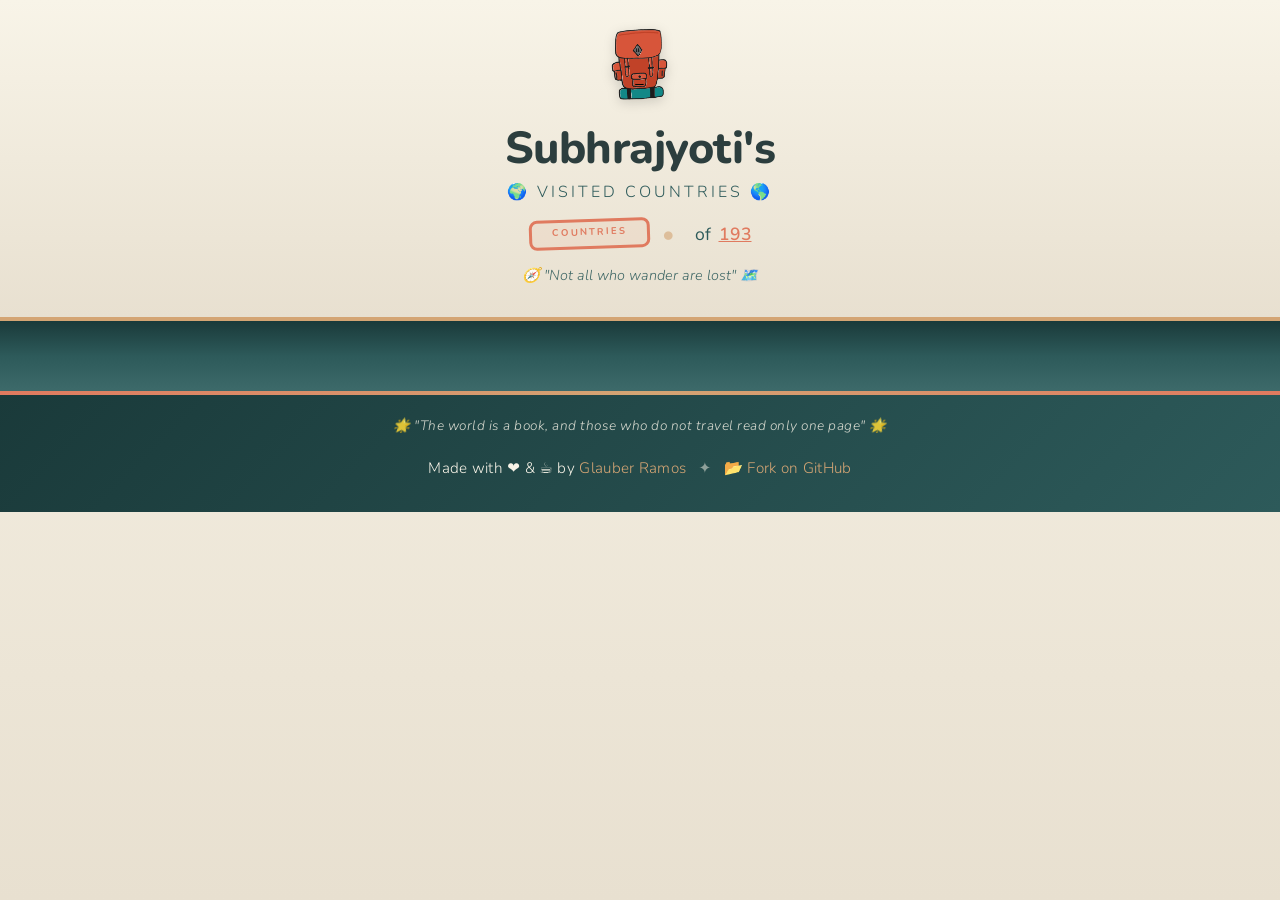
==== index.html @ a190df52 "Update references" ====
<!doctype html>
<html lang="en">
    <head>
        <meta charset="UTF-8" />
        <title>Countries I have visited</title>
        <link rel="preconnect" href="https://fonts.googleapis.com" />
        <link rel="preconnect" href="https://fonts.gstatic.com" crossorigin />
        <link
            href="https://fonts.googleapis.com/css2?family=Nunito:wght@300;400;600;700;800&display=swap"
            rel="stylesheet"
        />
        <link href="style.css" rel="stylesheet" type="text/css" />
        <link href="favicon.ico" rel="icon" type="image/png" />
        <script src="d3.v4.min.js"></script>
        <script src="countries.js"></script>
        <script src="script.js"></script>
        <meta property="og:title" content="Countries I have visited" />
        <meta
            property="og:description"
            content="Interactive map of countries visited by Subhrajyoti Sen"
        />
        <meta
            property="og:image"
            content="https://subhrajyoti.me/countries/backpack.png"
        />
        <meta
            property="og:url"
            content="https://subhrajyoti.me/countries/"
        />
        <meta property="og:type" content="website" />
        <meta name="twitter:card" content="summary_large_image" />
        <link
            rel="canonical"
            href="https://subhrajyoti.me/countries/"
        />
        <meta name="viewport" content="width=device-width, initial-scale=1" />
        <meta
            name="description"
            content="Interactive map of countries visited by Subhrajyoti Sen, showcasing travel experiences around the world."
        />
        <script type="application/ld+json">
            {
                "@context": "https://schema.org",
                "@type": "WebPage",
                "name": "Countries I have visited",
                "description": "Interactive map of countries visited by Glauber Ramos",
                "author": {
                    "@type": "Person",
                    "name": "Glauber Ramos",
                    "url": "http://www.glauberramos.com"
                }
            }
        </script>
    </head>
    <body>
        <header id="header">
            <img src="backpack.png" alt="Backpack icon" title="Backpack icon" />
            <h1>Subhrajyoti's</h1>
            <h2 class="subheader">🌍 visited countries 🌎</h2>
            <div id="header-info">
                <div id="statistic">
                    <div class="number-section">
                        <span class="passport-stamp">
                            <span
                                id="number-countries"
                                class="information"
                            ></span>
                            <span class="stamp-label">countries</span>
                        </span>
                        <span class="divider">•</span>
                        <span class="numbers">
                            <span id="globe-percent"></span>
                            <span>of</span>
                            <a
                                target="_blank"
                                href="http://en.wikipedia.org/wiki/Member_states_of_the_United_Nations"
                                >193</a
                            >
                        </span>
                    </div>
                    <p class="tagline">🧭 "Not all who wander are lost" 🗺️</p>
                </div>
            </div>
        </header>
        <div id="countries-modal" class="modal">
            <div class="modal-content">
                <span class="modal-close">&times;</span>
                <h3>🌍 Visited Countries</h3>
                <ul id="countries-list"></ul>
            </div>
        </div>
        <main id="map">
            <div id="svg" class="full-map"></div>
            <div id="country-tooltip"></div>
        </main>
        <footer id="footer">
            <div class="footer-content">
                <p class="footer-quote">
                    🌟 "The world is a book, and those who do not travel read
                    only one page" 🌟
                </p>
                <h4>
                    Made with ❤️ & ☕ by
                    <a href="http://www.glauberramos.com" target="_blank"
                        >Glauber Ramos</a
                    >
                    <span class="footer-divider">✦</span>
                    <a
                        href="https://github.com/glauberramos/visited-countries/"
                        target="_blank"
                        >📂 Fork on GitHub</a
                    >
                </h4>
            </div>
        </footer>
    </body>
</html>
---- style.css ----
@import url('https://fonts.googleapis.com/css2?family=Nunito:wght@300;400;600;700;800&display=swap');

:root {
  --primary-dark: #1a3a3a;
  --primary-medium: #2d5a5a;
  --accent-warm: #e07a5f;
  --accent-gold: #d4a574;
  --cream: #f8f4e8;
  --cream-dark: #e8e0d0;
  --text-dark: #2c3e3e;
  --text-light: #f8f4e8;
}

html,
body {
  font-family: "Nunito", system-ui, -apple-system, BlinkMacSystemFont, sans-serif;
  background: linear-gradient(180deg, var(--cream) 0%, var(--cream-dark) 100%);
  margin: 0;
  padding: 0;
  min-height: 100vh;
}

img {
  width: 60px;
  position: relative;
  filter: drop-shadow(0 3px 6px rgba(0,0,0,0.15));
  transition: transform 0.3s ease;
  animation: float 3s ease-in-out infinite;
}

@keyframes float {
  0%, 100% { transform: translateY(0px); }
  50% { transform: translateY(-5px); }
}

img:hover {
  animation-play-state: paused;
  transform: scale(1.1) rotate(-5deg);
}

#header {
  padding: 25px 20px 20px;
  text-align: center;
  background: linear-gradient(180deg, var(--cream) 0%, var(--cream-dark) 100%);
  position: relative;
  overflow: hidden;
}

#footer {
  color: var(--text-light);
  background: linear-gradient(135deg, var(--primary-dark) 0%, var(--primary-medium) 100%);
  position: relative;
}

#footer::before {
  content: "";
  position: absolute;
  top: 0;
  left: 0;
  right: 0;
  height: 4px;
  background: linear-gradient(90deg, var(--accent-warm), var(--accent-gold), var(--accent-warm));
}

#footer h4 {
  max-width: 900px;
  padding: 35px 20px;
  margin: 0 auto;
  font-size: 0.95em;
  font-weight: 300;
  text-align: center;
  letter-spacing: 0.3px;
  line-height: 1.8;
}

#footer a {
  color: var(--accent-gold);
  text-decoration: none;
  border-bottom: 1px solid transparent;
  transition: border-color 0.3s ease;
}

#footer a:hover {
  border-bottom-color: var(--accent-gold);
}

#country {
  font-size: 2.5em;
  color: var(--accent-warm);
}

#header .information {
  font-size: 3em;
  font-family: "Nunito", sans-serif;
  font-weight: 800;
  color: var(--accent-warm);
  line-height: 1;
  display: block;
  margin-bottom: 0;
}

h1 {
  margin: 10px 0 0;
  font-family: "Nunito", sans-serif;
  font-size: 2.8em;
  font-weight: 800;
  color: var(--text-dark);
  letter-spacing: -0.5px;
  position: relative;
}

.number-section {
  margin: 15px 0 0;
  font-size: 1em;
  color: var(--primary-medium);
  display: flex;
  align-items: center;
  justify-content: center;
  gap: 12px;
}

.subheader {
  position: relative;
  top: 0;
  padding: 0;
  margin: 2px 0 0;
  font-family: "Nunito", sans-serif;
  font-size: 1em;
  font-weight: 300;
  letter-spacing: 3px;
  text-transform: uppercase;
  color: var(--primary-medium);
}

#header-info {
  max-width: 1000px;
  margin: 0 auto;
  padding: 0 20px;
}

#pie-chart {
  display: inline-block;
  vertical-align: top;
}

#pie-chart svg {
  position: relative;
  top: -30px;
}

#statistic {
  display: inline-block;
  vertical-align: top;
}

#map {
  padding: 30px 0 40px;
  text-align: center;
  background: linear-gradient(180deg, var(--primary-dark) 0%, var(--primary-medium) 50%, #3d6a6a 100%);
  position: relative;
  border-top: 4px solid var(--accent-gold);
}

#map .full-map svg {
  width: 100%;
  height: 660px;
  margin-top: 10px;
}

#map .full-map {
  position: relative;
}

.numbers {
  display: inline-flex;
  align-items: baseline;
  gap: 8px;
  font-size: 1.1em;
  font-weight: 400;
  color: var(--primary-medium);
}

.numbers span {
  display: inline;
}

.numbers a {
  color: var(--accent-warm);
  text-decoration: underline;
  font-weight: 600;
}

a:visited,
a {
  color: var(--accent-warm);
}

#map path:hover,
#map .hover path,
#map path.hover {
  fill: #f5e6c8 !important;
  filter: brightness(1.1);
  transition: fill 0.2s ease, filter 0.2s ease;
}

#country-tooltip {
  font-family: "Nunito", sans-serif;
  font-size: 1em;
  font-weight: 700;
  color: var(--text-dark);
  background: var(--cream);
  padding: 8px 14px;
  border-radius: 6px;
  box-shadow: 0 4px 12px rgba(0, 0, 0, 0.25);
  position: fixed;
  pointer-events: none;
  z-index: 1000;
  opacity: 0;
  transition: opacity 0.15s ease;
  white-space: nowrap;
  border: 2px solid var(--accent-warm);
}

#country-tooltip.visible {
  opacity: 1;
}

#country-tooltip::before {
  content: "📍 ";
}

/* Wanderlust elements */
.tagline-top {
  margin: 0 0 10px;
  font-size: 0.75em;
  font-weight: 600;
  letter-spacing: 3px;
  text-transform: uppercase;
  color: var(--accent-warm);
  opacity: 0.8;
}

.passport-stamp {
  display: flex;
  flex-direction: column;
  align-items: center;
  padding: 8px 20px;
  border: 3px solid var(--accent-warm);
  border-radius: 8px;
  background: rgba(224, 122, 95, 0.08);
  transform: rotate(-2deg);
  transition: transform 0.3s ease;
  cursor: pointer;
}

.passport-stamp:hover {
  transform: rotate(0deg) scale(1.05);
  background: rgba(224, 122, 95, 0.15);
}

.stamp-label {
  font-size: 0.6em;
  font-weight: 700;
  text-transform: uppercase;
  letter-spacing: 2px;
  color: var(--accent-warm);
  margin-top: -5px;
}

.divider {
  color: var(--accent-gold);
  font-size: 1.5em;
  opacity: 0.6;
}

.tagline {
  margin: 15px 0 12px;
  font-size: 0.9em;
  font-style: italic;
  font-weight: 300;
  color: var(--primary-medium);
  opacity: 0.9;
}

.continents {
  display: flex;
  justify-content: center;
  gap: 12px;
  flex-wrap: wrap;
  margin-top: 5px;
}

.continent {
  font-size: 0.75em;
  font-weight: 600;
  padding: 4px 10px;
  background: rgba(45, 90, 90, 0.1);
  border-radius: 20px;
  color: var(--primary-medium);
  cursor: default;
  transition: all 0.3s ease;
}

.continent:hover {
  background: var(--accent-warm);
  color: white;
  transform: translateY(-2px);
}

/* Footer enhancements */
.footer-content {
  max-width: 900px;
  margin: 0 auto;
  padding: 25px 20px 20px;
}

.footer-quote {
  margin: 0 0 10px;
  font-size: 0.85em;
  font-style: italic;
  font-weight: 300;
  opacity: 0.85;
  letter-spacing: 0.5px;
  text-align: center;
}

#footer h4 {
  padding: 10px 20px;
}

.footer-divider {
  margin: 0 8px;
  opacity: 0.5;
}

.footer-icons {
  margin: 15px 0 0;
  font-size: 1.4em;
  letter-spacing: 8px;
  opacity: 0.7;
  transition: opacity 0.3s ease;
}

.footer-icons:hover {
  opacity: 1;
}

/* Modal */
.modal {
  display: none;
  position: fixed;
  top: 0;
  left: 0;
  width: 100%;
  height: 100%;
  background: rgba(26, 58, 58, 0.9);
  z-index: 1000;
  justify-content: center;
  align-items: center;
  backdrop-filter: blur(5px);
}

.modal.show {
  display: flex;
}

.modal-content {
  background: var(--cream);
  border-radius: 16px;
  padding: 30px;
  max-width: 600px;
  max-height: 70vh;
  width: 90%;
  position: relative;
  box-shadow: 0 20px 60px rgba(0,0,0,0.3);
  overflow: hidden;
  display: flex;
  flex-direction: column;
}

.modal-content h3 {
  margin: 0 0 20px;
  font-size: 1.5em;
  font-weight: 700;
  color: var(--text-dark);
  text-align: center;
}

.modal-close {
  position: absolute;
  top: 15px;
  right: 20px;
  font-size: 1.8em;
  color: var(--primary-medium);
  cursor: pointer;
  transition: color 0.3s ease, transform 0.3s ease;
  line-height: 1;
}

.modal-close:hover {
  color: var(--accent-warm);
  transform: rotate(90deg);
}

#countries-list {
  list-style: none;
  padding: 0;
  margin: 0;
  overflow-y: auto;
  display: grid;
  grid-template-columns: repeat(3, 1fr);
  gap: 0;
}

#countries-list li {
  padding: 10px 12px;
  font-size: 0.8em;
  color: var(--text-dark);
  transition: all 0.2s ease;
  display: flex;
  align-items: center;
  gap: 8px;
  border-bottom: 1px solid rgba(45, 90, 90, 0.1);
}

#countries-list li::before {
  content: "";
  width: 6px;
  height: 6px;
  background: var(--accent-warm);
  border-radius: 50%;
  flex-shrink: 0;
}

#countries-list li:hover {
  color: var(--accent-warm);
}

#countries-list li:hover::before {
  transform: scale(1.3);
}

#header .information {
  cursor: pointer;
  transition: transform 0.2s ease, color 0.2s ease;
}

#header .information:hover {
  transform: scale(1.05);
}

/* Responsive design */
@media (max-width: 768px) {
  h1 {
    font-size: 2.5em;
  }

  .subheader {
    font-size: 1.1em;
    letter-spacing: 2px;
  }

  #header .information {
    font-size: 3.5em;
  }

  #footer h4 {
    padding: 25px 15px;
    font-size: 0.85em;
  }

  #map .full-map svg {
    height: 400px;
  }
}
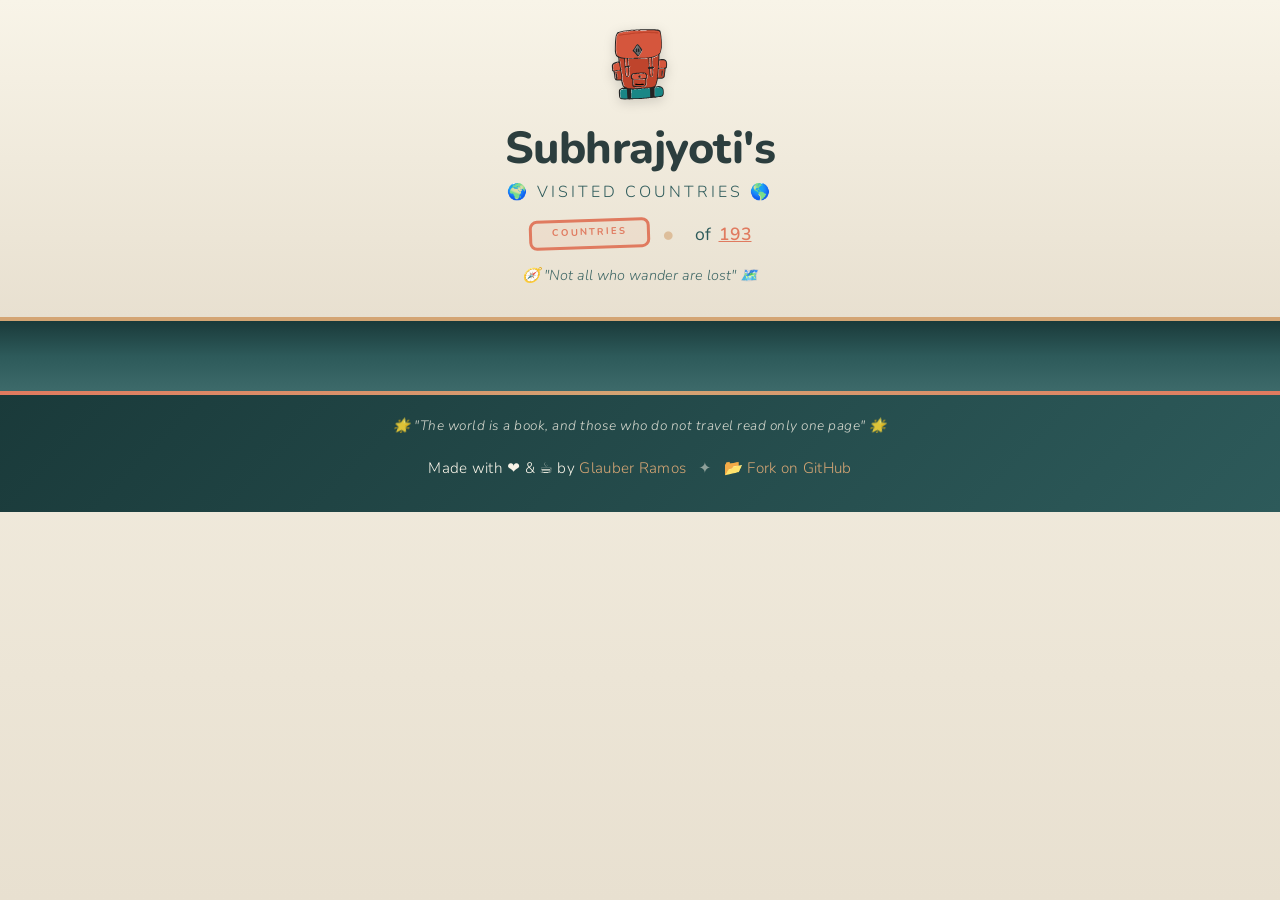
==== commit ab4b9cf8: "Use SVG instead of PNG" ====
--- a/index.html
+++ b/index.html
@@ -11,7 +11,7 @@
         />
         <link href="style.css" rel="stylesheet" type="text/css" />
         <link href="favicon.ico" rel="icon" type="image/png" />
-        <script src="d3.v4.min.js"></script>
+        <script src="d3.v7.min.js"></script>
         <script src="countries.js"></script>
         <script src="script.js"></script>
         <meta property="og:title" content="Countries I have visited" />
@@ -21,7 +21,7 @@
         />
         <meta
             property="og:image"
-            content="https://subhrajyoti.me/countries/backpack.png"
+            content="https://subhrajyoti.me/countries/backpack.svg"
         />
         <meta
             property="og:url"
@@ -54,7 +54,7 @@
     </head>
     <body>
         <header id="header">
-            <img src="backpack.png" alt="Backpack icon" title="Backpack icon" />
+            <img src="backpack.svg" alt="Backpack icon" title="Backpack icon" />
             <h1>Subhrajyoti's</h1>
             <h2 class="subheader">🌍 visited countries 🌎</h2>
             <div id="header-info">
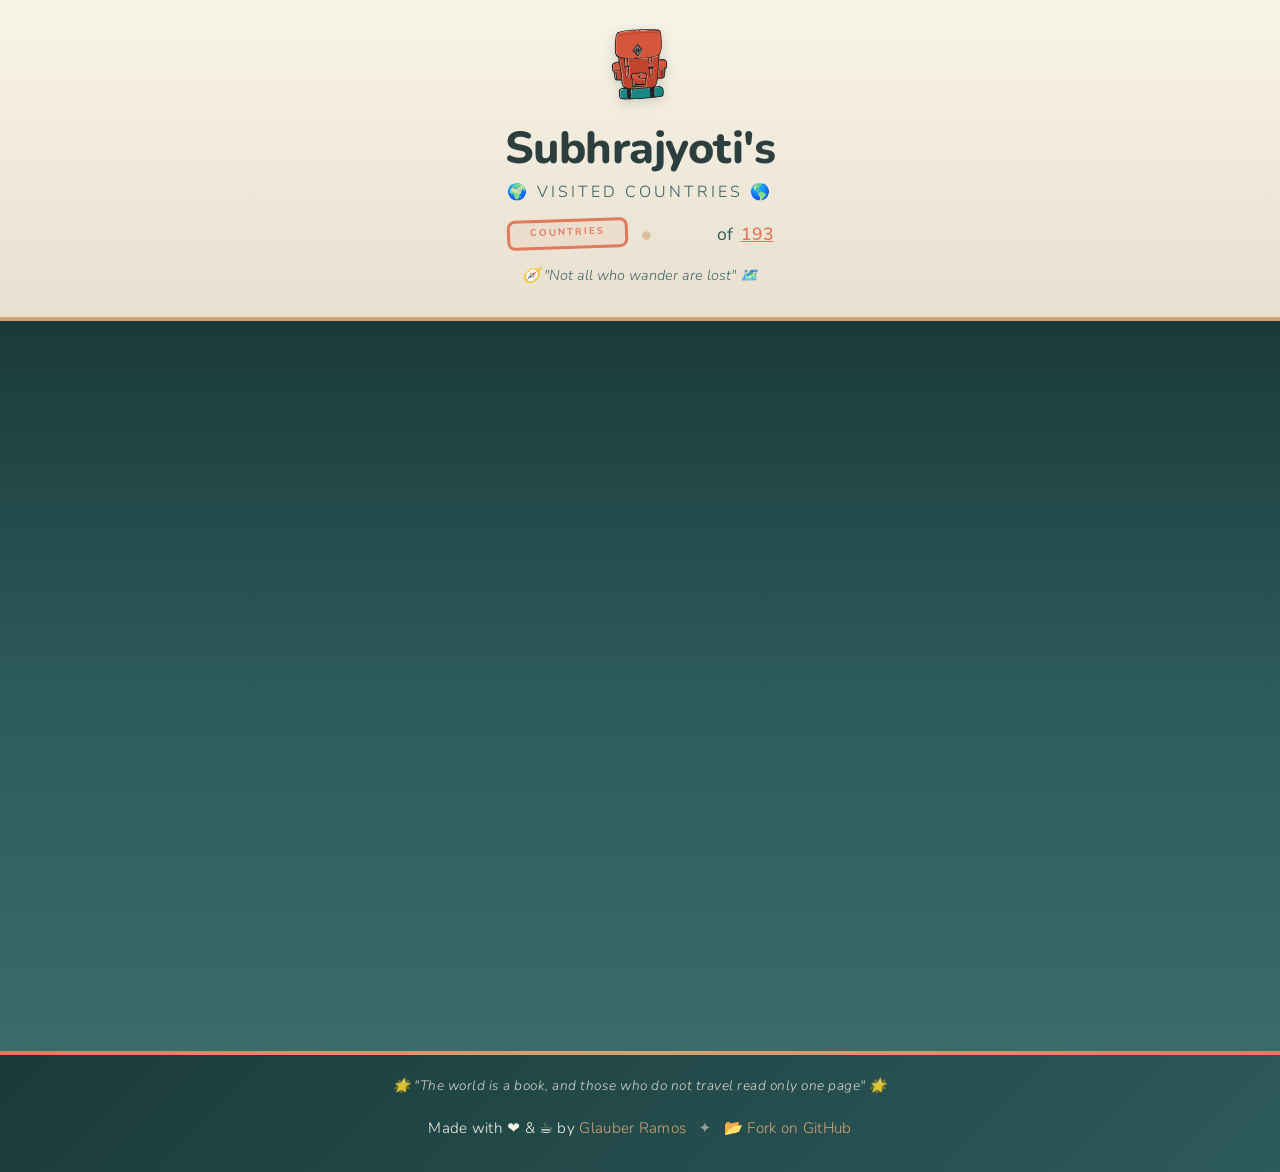
==== commit c939c98a: "try to work on the layout shift" ====
--- a/index.html
+++ b/index.html
@@ -54,7 +54,13 @@
     </head>
     <body>
         <header id="header">
-            <img src="backpack.svg" alt="Backpack icon" title="Backpack icon" />
+            <img
+                src="backpack.svg"
+                alt="Backpack icon"
+                title="Backpack icon"
+                width="60"
+                height="77"
+            />
             <h1>Subhrajyoti's</h1>
             <h2 class="subheader">🌍 visited countries 🌎</h2>
             <div id="header-info">
--- a/style.css
+++ b/style.css
@@ -1,5 +1,3 @@
-@import url('https://fonts.googleapis.com/css2?family=Nunito:wght@300;400;600;700;800&display=swap');
-
 :root {
   --primary-dark: #1a3a3a;
   --primary-medium: #2d5a5a;
@@ -22,6 +20,7 @@
 
 img {
   width: 60px;
+  height: 77px;
   position: relative;
   filter: drop-shadow(0 3px 6px rgba(0,0,0,0.15));
   transition: transform 0.3s ease;
@@ -169,6 +168,7 @@
 
 #map .full-map {
   position: relative;
+  min-height: 660px;
 }
 
 .numbers {
@@ -182,6 +182,15 @@
 
 .numbers span {
   display: inline;
+}
+
+#number-countries {
+  min-width: 2ch;
+}
+
+#globe-percent {
+  display: inline-block;
+  min-width: 4ch;
 }
 
 .numbers a {
@@ -472,4 +481,8 @@
   #map .full-map svg {
     height: 400px;
   }
-}
+
+  #map .full-map {
+    min-height: 400px;
+  }
+}
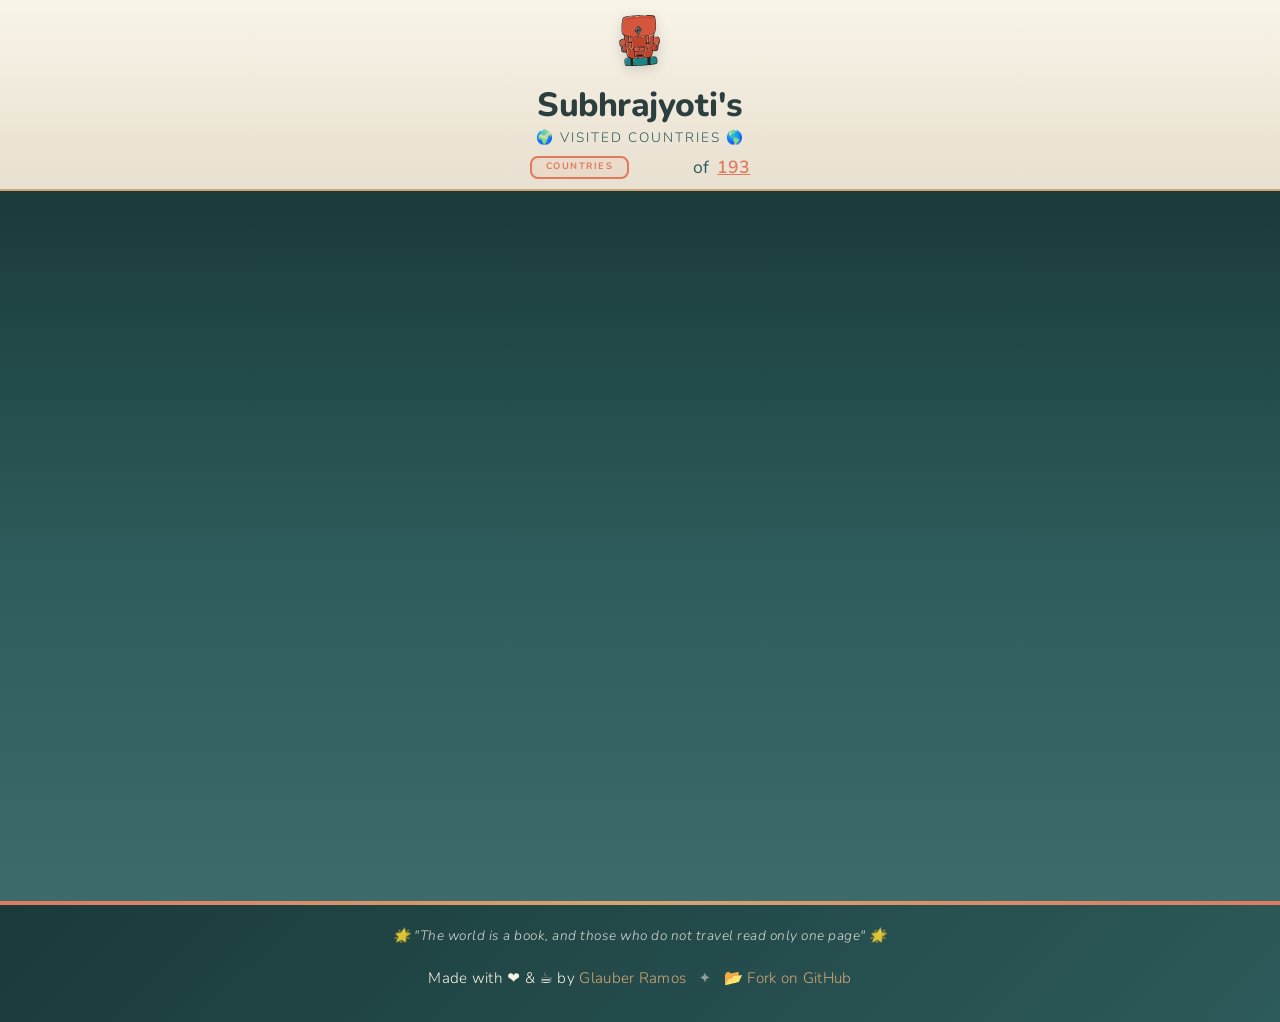
==== commit 52cd83cc: "Simplify header so map is primary focus" ====
--- a/index.html
+++ b/index.html
@@ -58,8 +58,8 @@
                 src="backpack.svg"
                 alt="Backpack icon"
                 title="Backpack icon"
-                width="60"
-                height="77"
+                width="44"
+                height="56"
             />
             <h1>Subhrajyoti's</h1>
             <h2 class="subheader">🌍 visited countries 🌎</h2>
@@ -105,7 +105,7 @@
                     🌟 "The world is a book, and those who do not travel read
                     only one page" 🌟
                 </p>
-                <h4>
+                <h3>
                     Made with ❤️ & ☕ by
                     <a href="http://www.glauberramos.com" target="_blank"
                         >Glauber Ramos</a
@@ -116,7 +116,7 @@
                         target="_blank"
                         >📂 Fork on GitHub</a
                     >
-                </h4>
+                </h3>
             </div>
         </footer>
     </body>
--- a/style.css
+++ b/style.css
@@ -19,26 +19,19 @@
 }
 
 img {
-  width: 60px;
-  height: 77px;
+  width: 44px;
+  height: 56px;
   position: relative;
   filter: drop-shadow(0 3px 6px rgba(0,0,0,0.15));
   transition: transform 0.3s ease;
-  animation: float 3s ease-in-out infinite;
-}
-
-@keyframes float {
-  0%, 100% { transform: translateY(0px); }
-  50% { transform: translateY(-5px); }
 }
 
 img:hover {
-  animation-play-state: paused;
-  transform: scale(1.1) rotate(-5deg);
+  transform: scale(1.06);
 }
 
 #header {
-  padding: 25px 20px 20px;
+  padding: 12px 16px 10px;
   text-align: center;
   background: linear-gradient(180deg, var(--cream) 0%, var(--cream-dark) 100%);
   position: relative;
@@ -61,7 +54,7 @@
   background: linear-gradient(90deg, var(--accent-warm), var(--accent-gold), var(--accent-warm));
 }
 
-#footer h4 {
+#footer h3 {
   max-width: 900px;
   padding: 35px 20px;
   margin: 0 auto;
@@ -99,9 +92,9 @@
 }
 
 h1 {
-  margin: 10px 0 0;
+  margin: 8px 0 0;
   font-family: "Nunito", sans-serif;
-  font-size: 2.8em;
+  font-size: 2.1em;
   font-weight: 800;
   color: var(--text-dark);
   letter-spacing: -0.5px;
@@ -109,7 +102,7 @@
 }
 
 .number-section {
-  margin: 15px 0 0;
+  margin: 8px 0 0;
   font-size: 1em;
   color: var(--primary-medium);
   display: flex;
@@ -122,11 +115,11 @@
   position: relative;
   top: 0;
   padding: 0;
-  margin: 2px 0 0;
+  margin: 0;
   font-family: "Nunito", sans-serif;
-  font-size: 1em;
+  font-size: 0.85em;
   font-weight: 300;
-  letter-spacing: 3px;
+  letter-spacing: 2px;
   text-transform: uppercase;
   color: var(--primary-medium);
 }
@@ -134,7 +127,7 @@
 #header-info {
   max-width: 1000px;
   margin: 0 auto;
-  padding: 0 20px;
+  padding: 0 8px;
 }
 
 #pie-chart {
@@ -153,17 +146,17 @@
 }
 
 #map {
-  padding: 30px 0 40px;
+  padding: 10px 0 40px;
   text-align: center;
   background: linear-gradient(180deg, var(--primary-dark) 0%, var(--primary-medium) 50%, #3d6a6a 100%);
   position: relative;
-  border-top: 4px solid var(--accent-gold);
+  border-top: 2px solid var(--accent-gold);
 }
 
 #map .full-map svg {
   width: 100%;
   height: 660px;
-  margin-top: 10px;
+  margin-top: 0;
 }
 
 #map .full-map {
@@ -253,42 +246,38 @@
   display: flex;
   flex-direction: column;
   align-items: center;
-  padding: 8px 20px;
-  border: 3px solid var(--accent-warm);
+  padding: 5px 14px;
+  border: 2px solid var(--accent-warm);
   border-radius: 8px;
   background: rgba(224, 122, 95, 0.08);
-  transform: rotate(-2deg);
+  transform: none;
   transition: transform 0.3s ease;
   cursor: pointer;
 }
 
 .passport-stamp:hover {
-  transform: rotate(0deg) scale(1.05);
+  transform: scale(1.03);
   background: rgba(224, 122, 95, 0.15);
 }
 
 .stamp-label {
-  font-size: 0.6em;
+  font-size: 0.58em;
   font-weight: 700;
   text-transform: uppercase;
-  letter-spacing: 2px;
-  color: var(--accent-warm);
-  margin-top: -5px;
+  letter-spacing: 1.5px;
+  color: var(--accent-warm);
+  margin-top: -3px;
 }
 
 .divider {
+  display: none;
   color: var(--accent-gold);
   font-size: 1.5em;
   opacity: 0.6;
 }
 
 .tagline {
-  margin: 15px 0 12px;
-  font-size: 0.9em;
-  font-style: italic;
-  font-weight: 300;
-  color: var(--primary-medium);
-  opacity: 0.9;
+  display: none;
 }
 
 .continents {
@@ -333,7 +322,7 @@
   text-align: center;
 }
 
-#footer h4 {
+#footer h3 {
   padding: 10px 20px;
 }
 
@@ -461,19 +450,19 @@
 /* Responsive design */
 @media (max-width: 768px) {
   h1 {
-    font-size: 2.5em;
+    font-size: 1.8em;
   }
 
   .subheader {
-    font-size: 1.1em;
-    letter-spacing: 2px;
+    font-size: 0.78em;
+    letter-spacing: 1.5px;
   }
 
   #header .information {
-    font-size: 3.5em;
-  }
-
-  #footer h4 {
+    font-size: 2.6em;
+  }
+
+  #footer h3 {
     padding: 25px 15px;
     font-size: 0.85em;
   }
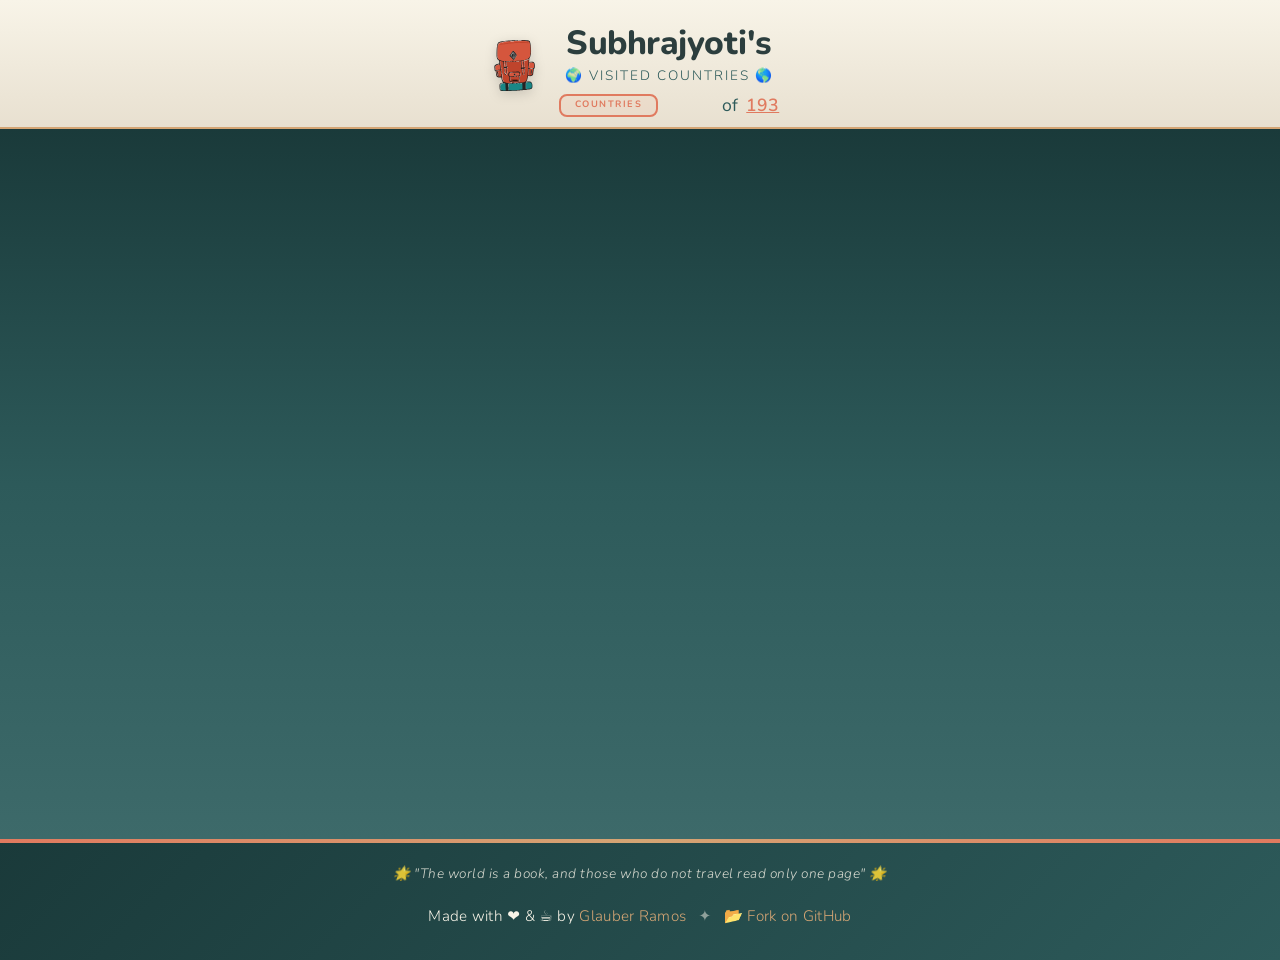
==== commit 32f6f678: "Align header with left backpack and centered text" ====
--- a/index.html
+++ b/index.html
@@ -61,30 +61,32 @@
                 width="44"
                 height="56"
             />
-            <h1>Subhrajyoti's</h1>
-            <h2 class="subheader">🌍 visited countries 🌎</h2>
-            <div id="header-info">
-                <div id="statistic">
-                    <div class="number-section">
-                        <span class="passport-stamp">
-                            <span
-                                id="number-countries"
-                                class="information"
-                            ></span>
-                            <span class="stamp-label">countries</span>
-                        </span>
-                        <span class="divider">•</span>
-                        <span class="numbers">
-                            <span id="globe-percent"></span>
-                            <span>of</span>
-                            <a
-                                target="_blank"
-                                href="http://en.wikipedia.org/wiki/Member_states_of_the_United_Nations"
-                                >193</a
-                            >
-                        </span>
+            <div class="header-copy">
+                <h1>Subhrajyoti's</h1>
+                <h2 class="subheader">🌍 visited countries 🌎</h2>
+                <div id="header-info">
+                    <div id="statistic">
+                        <div class="number-section">
+                            <span class="passport-stamp">
+                                <span
+                                    id="number-countries"
+                                    class="information"
+                                ></span>
+                                <span class="stamp-label">countries</span>
+                            </span>
+                            <span class="divider">•</span>
+                            <span class="numbers">
+                                <span id="globe-percent"></span>
+                                <span>of</span>
+                                <a
+                                    target="_blank"
+                                    href="http://en.wikipedia.org/wiki/Member_states_of_the_United_Nations"
+                                    >193</a
+                                >
+                            </span>
+                        </div>
+                        <p class="tagline">🧭 "Not all who wander are lost" 🗺️</p>
                     </div>
-                    <p class="tagline">🧭 "Not all who wander are lost" 🗺️</p>
                 </div>
             </div>
         </header>
--- a/style.css
+++ b/style.css
@@ -31,11 +31,19 @@
 }
 
 #header {
+  display: flex;
+  align-items: center;
+  justify-content: center;
+  gap: 14px;
   padding: 12px 16px 10px;
+  text-align: left;
+  background: linear-gradient(180deg, var(--cream) 0%, var(--cream-dark) 100%);
+  position: relative;
+  overflow: hidden;
+}
+
+#header .header-copy {
   text-align: center;
-  background: linear-gradient(180deg, var(--cream) 0%, var(--cream-dark) 100%);
-  position: relative;
-  overflow: hidden;
 }
 
 #footer {
@@ -449,6 +457,11 @@
 
 /* Responsive design */
 @media (max-width: 768px) {
+  #header {
+    gap: 10px;
+    align-items: flex-start;
+  }
+
   h1 {
     font-size: 1.8em;
   }
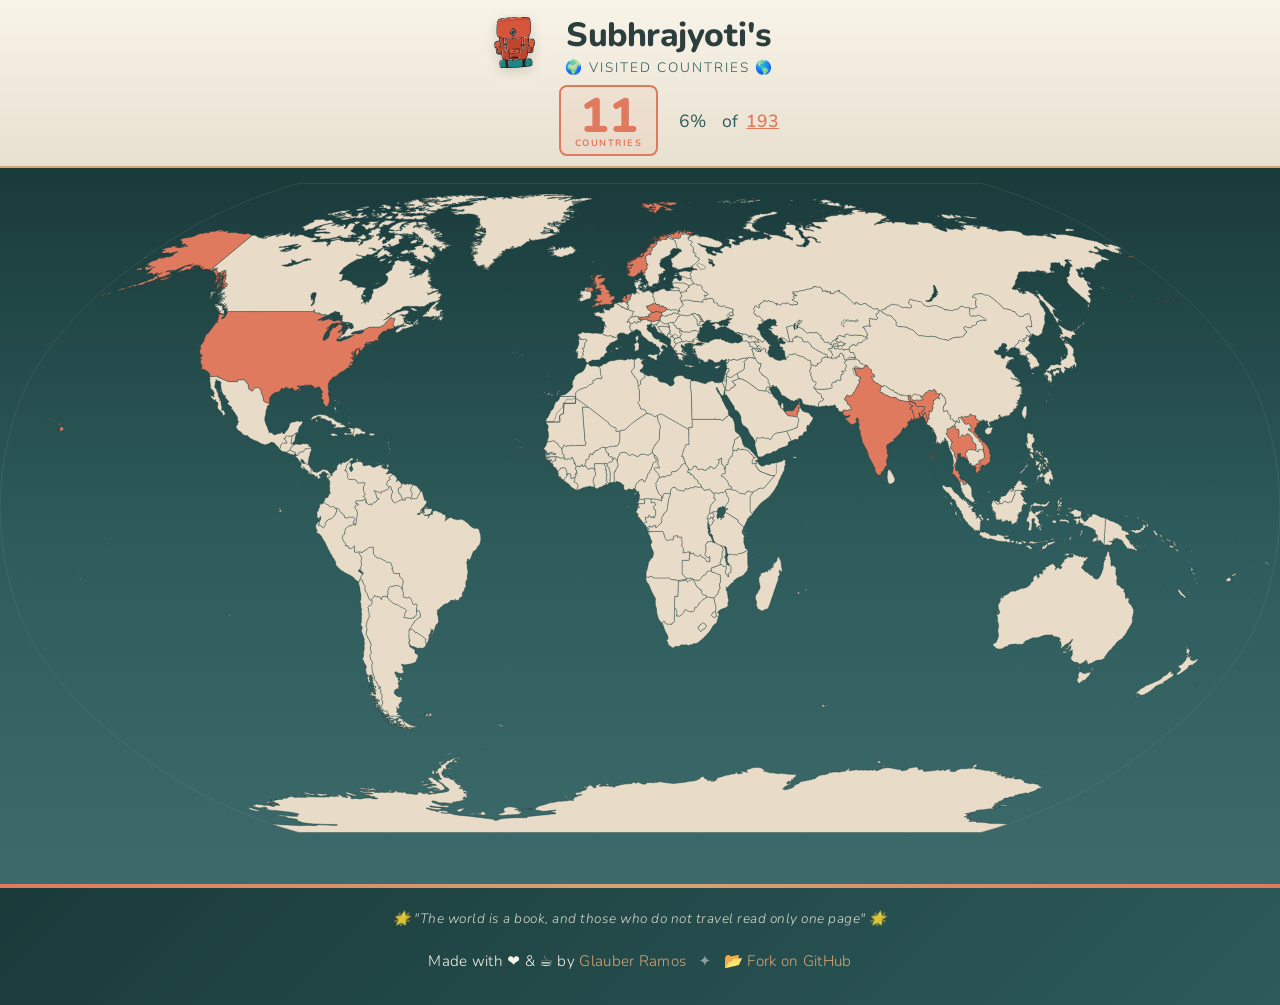
==== commit 8853dfa2: "Pin backpack alignment to title block" ====
--- a/index.html
+++ b/index.html
@@ -55,6 +55,7 @@
     <body>
         <header id="header">
             <img
+                class="header-backpack"
                 src="backpack.svg"
                 alt="Backpack icon"
                 title="Backpack icon"
--- a/style.css
+++ b/style.css
@@ -32,7 +32,7 @@
 
 #header {
   display: flex;
-  align-items: center;
+  align-items: flex-start;
   justify-content: center;
   gap: 14px;
   padding: 12px 16px 10px;
@@ -44,6 +44,12 @@
 
 #header .header-copy {
   text-align: center;
+}
+
+#header .header-backpack {
+  flex: 0 0 auto;
+  align-self: flex-start;
+  margin-top: 2px;
 }
 
 #footer {
@@ -100,7 +106,7 @@
 }
 
 h1 {
-  margin: 8px 0 0;
+  margin: 0;
   font-family: "Nunito", sans-serif;
   font-size: 2.1em;
   font-weight: 800;
